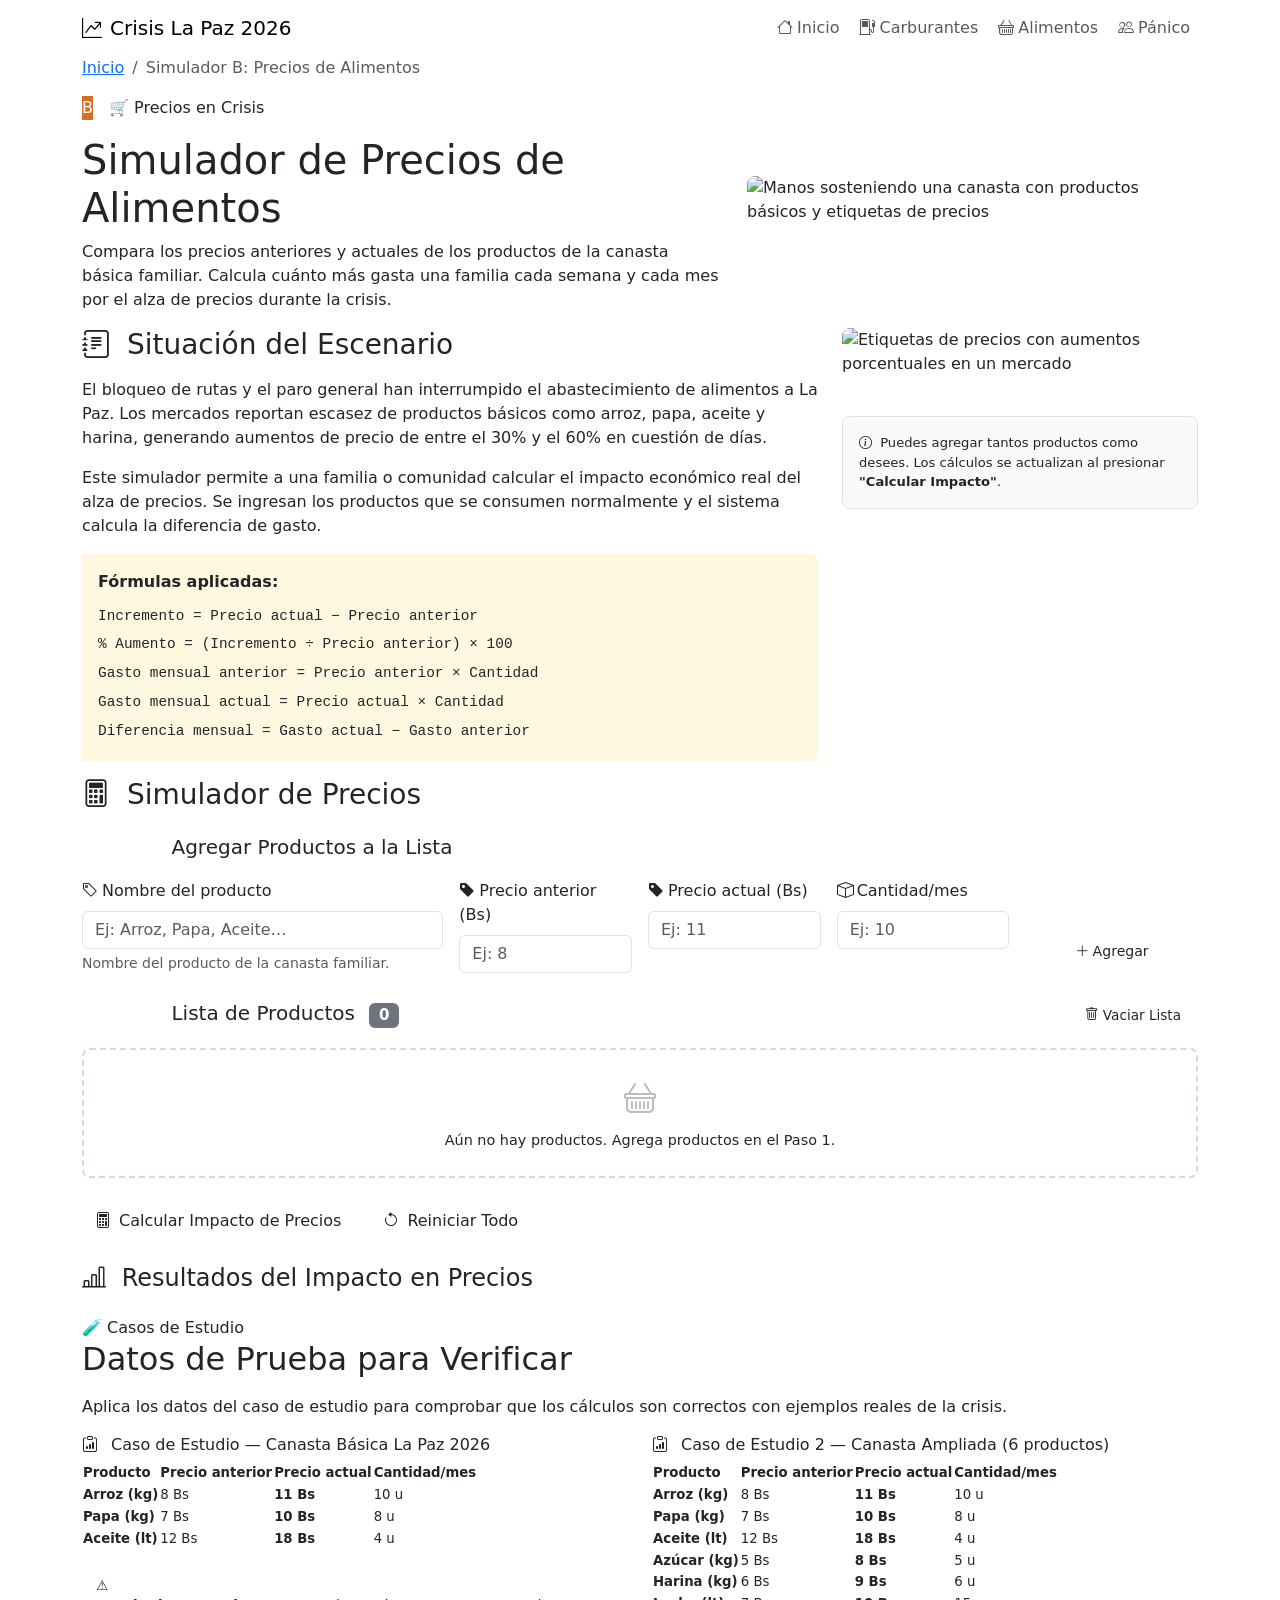
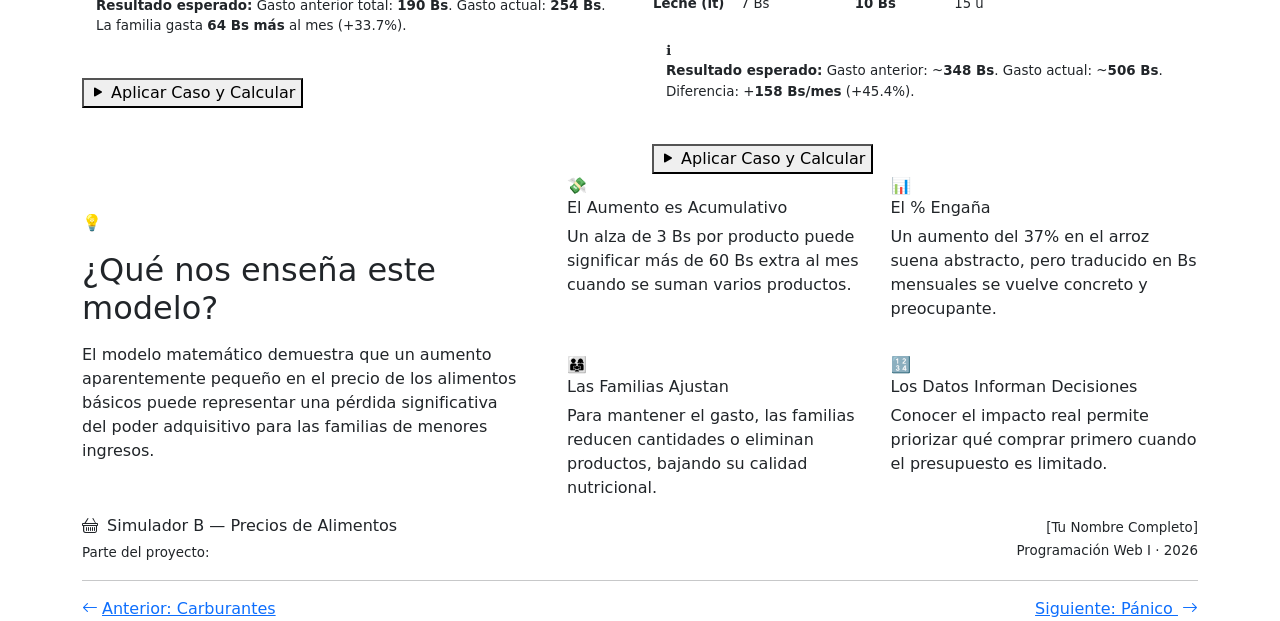
==== alimentos.html @ 5c9698a2 "Add files via upload" ====
<!DOCTYPE html>
<html lang="es">
<head>
  <meta charset="UTF-8" />
  <meta name="viewport" content="width=device-width, initial-scale=1.0" />
  <title>Simulador de Precios de Alimentos | Crisis La Paz 2026</title>
  <meta name="description" content="Calcula cuánto más gasta una familia boliviana debido al aumento de precios durante la crisis de 2026." />

  <!-- Google Fonts -->
  <link href="https://fonts.googleapis.com/css2?family=Playfair+Display:wght@400;600;700&family=Source+Sans+3:ital,wght@0,300;0,400;0,600;0,700;1,400&display=swap" rel="stylesheet" />
  <!-- Bootstrap 5.3 -->
  <link href="https://cdn.jsdelivr.net/npm/bootstrap@5.3.3/dist/css/bootstrap.min.css" rel="stylesheet" />
  <!-- Bootstrap Icons -->
  <link href="https://cdn.jsdelivr.net/npm/bootstrap-icons@1.11.3/font/bootstrap-icons.min.css" rel="stylesheet" />
  <!-- CSS personalizado -->
  <link rel="stylesheet" href="styles/estilos.css" />
</head>
<body>

  <!-- ===== BARRA DE BANDERA ===== -->
  <div class="flag-stripe"></div>

  <!-- ===== NAVEGACIÓN ===== -->
  <header>
    <nav class="navbar navbar-expand-lg navbar-crisis">
      <div class="container">
        <a class="navbar-brand" href="index.html">
          <i class="bi bi-graph-up-arrow me-2"></i>Crisis <span>La Paz</span> 2026
        </a>
        <button class="navbar-toggler" type="button"
          data-bs-toggle="collapse" data-bs-target="#navAlim"
          aria-controls="navAlim" aria-expanded="false" aria-label="Menú">
          <span class="navbar-toggler-icon"></span>
        </button>
        <div class="collapse navbar-collapse" id="navAlim">
          <ul class="navbar-nav ms-auto gap-1">
            <li class="nav-item"><a class="nav-link" href="index.html"><i class="bi bi-house me-1"></i>Inicio</a></li>
            <li class="nav-item"><a class="nav-link" href="carburantes.html"><i class="bi bi-fuel-pump me-1"></i>Carburantes</a></li>
            <li class="nav-item"><a class="nav-link activo" href="alimentos.html"><i class="bi bi-basket me-1"></i>Alimentos</a></li>
            <li class="nav-item"><a class="nav-link" href="panico.html"><i class="bi bi-people me-1"></i>Pánico</a></li>
          </ul>
        </div>
      </div>
    </nav>
  </header>

  <!-- ===== BREADCRUMB ===== -->
  <div class="breadcrumb-barra">
    <div class="container">
      <nav aria-label="breadcrumb">
        <ol class="breadcrumb">
          <li class="breadcrumb-item"><a href="index.html">Inicio</a></li>
          <li class="breadcrumb-item active">Simulador B: Precios de Alimentos</li>
        </ol>
      </nav>
    </div>
  </div>

  <main>

    <!-- ===== HERO DE PÁGINA ===== -->
    <section class="hero-pagina">
      <div class="container">
        <div class="row align-items-center g-4">
          <div class="col-lg-7">
            <div class="d-flex align-items-center gap-3 mb-3">
              <div class="escenario-letra" style="background:rgba(211,84,0,0.85); color:white;">B</div>
              <div class="badge-alerta" style="background:var(--color-advertencia);">🛒 Precios en Crisis</div>
            </div>
            <h1>Simulador de Precios de Alimentos</h1>
            <p class="subtitulo-pagina mt-2">
              Compara los precios anteriores y actuales de los productos de la canasta básica
              familiar. Calcula cuánto más gasta una familia cada semana y cada mes
              por el alza de precios durante la crisis.
            </p>
          </div>
          <div class="col-lg-5">
            <img src="img/mercado.jpg" alt="Manos sosteniendo una canasta con productos básicos y etiquetas de precios" class="img-fluid rounded-3 mb-4" />
            </div>
          </div>
        </div>
      </div>
    </section>

    <!-- ===== CONTEXTO ===== -->
    <section id="contexto" class="seccion-py-sm bg-blanco">
      <div class="container">
        <div class="row g-4 align-items-start">
          <div class="col-lg-8">
            <h3 class="mb-3">
              <i class="bi bi-journal-text me-2" style="color:var(--color-advertencia);"></i>
              Situación del Escenario
            </h3>
            <p>
              El bloqueo de rutas y el paro general han interrumpido el abastecimiento de
              alimentos a La Paz. Los mercados reportan escasez de productos básicos como
              arroz, papa, aceite y harina, generando aumentos de precio de entre el 30%
              y el 60% en cuestión de días.
            </p>
            <p>
              Este simulador permite a una familia o comunidad calcular el impacto
              económico real del alza de precios. Se ingresan los productos que se
              consumen normalmente y el sistema calcula la diferencia de gasto.
            </p>
            <div class="p-3 mb-3" style="background:#fff8e1; border-left:4px solid var(--color-advertencia); border-radius:0 8px 8px 0;">
              <strong>Fórmulas aplicadas:</strong>
              <div class="mt-2" style="font-family:monospace; font-size:0.9rem; line-height:2;">
                <div>Incremento = Precio actual − Precio anterior</div>
                <div>% Aumento = (Incremento ÷ Precio anterior) × 100</div>
                <div>Gasto mensual anterior = Precio anterior × Cantidad</div>
                <div>Gasto mensual actual = Precio actual × Cantidad</div>
                <div>Diferencia mensual = Gasto actual − Gasto anterior</div>
              </div>
            </div>
          </div>
          <div class="col-lg-4">
            <img src="img/mercado2.jpg" alt="Etiquetas de precios con aumentos porcentuales en un mercado" class="img-fluid rounded-3 mb-4" />
            <div class="mt-3 p-3 bg-light border rounded-3">
              <p style="font-size:0.82rem; margin:0; color:var(--color-muted);">
                <i class="bi bi-info-circle me-1"></i>
                Puedes agregar tantos productos como desees.
                Los cálculos se actualizan al presionar <strong>"Calcular Impacto"</strong>.
              </p>
            </div>
          </div>
        </div>
      </div>
    </section>

    <!-- ===== SIMULADOR ===== -->
    <section id="simulador" class="seccion-py-sm bg-claro">
      <div class="container">
        <h3 class="mb-4">
          <i class="bi bi-calculator me-2" style="color:var(--color-primario);"></i>
          Simulador de Precios
        </h3>

        <!-- Alertas de validación -->
        <div id="alerta-alim-container" class="mb-3"></div>

        <!-- PASO 1: Agregar productos -->
        <div class="caja-simulador mb-4">
          <h5 class="mb-3" style="color:var(--color-primario);">
            <span class="badge" style="background:var(--color-advertencia); margin-right:8px;">Paso 1</span>
            Agregar Productos a la Lista
          </h5>

          <div class="row g-3">
            <div class="col-md-4">
              <label class="form-label" for="nombreProducto">
                <i class="bi bi-tag me-1"></i>Nombre del producto
              </label>
              <input type="text" class="form-control" id="nombreProducto"
                placeholder="Ej: Arroz, Papa, Aceite…" maxlength="50" />
              <div class="form-text">Nombre del producto de la canasta familiar.</div>
            </div>
            <div class="col-md-2">
              <label class="form-label" for="precioAnterior">
                <i class="bi bi-tag-fill me-1"></i>Precio anterior (Bs)
              </label>
              <input type="number" class="form-control" id="precioAnterior"
                min="0" step="0.01" placeholder="Ej: 8" />
            </div>
            <div class="col-md-2">
              <label class="form-label" for="precioActual">
                <i class="bi bi-tag-fill me-1" style="color:var(--color-peligro);"></i>Precio actual (Bs)
              </label>
              <input type="number" class="form-control" id="precioActual"
                min="0" step="0.01" placeholder="Ej: 11" />
            </div>
            <div class="col-md-2">
              <label class="form-label" for="cantidadMensual">
                <i class="bi bi-box me-1"></i>Cantidad/mes
              </label>
              <input type="number" class="form-control" id="cantidadMensual"
                min="1" step="1" placeholder="Ej: 10" />
            </div>
            <div class="col-md-2 d-flex align-items-end">
              <button class="btn btn-calcular w-100" onclick="agregarProducto()"
                style="padding:10px; font-size:0.88rem;">
                <i class="bi bi-plus-lg me-1"></i>Agregar
              </button>
            </div>
          </div>
        </div>

        <!-- PASO 2: Lista de productos -->
        <div class="caja-simulador mb-4">
          <div class="d-flex justify-content-between align-items-center mb-3 flex-wrap gap-2">
            <h5 class="mb-0" style="color:var(--color-primario);">
              <span class="badge" style="background:var(--color-primario); margin-right:8px;">Paso 2</span>
              Lista de Productos
              <span id="contador-productos" class="badge bg-secondary ms-2">0</span>
            </h5>
            <button class="btn btn-limpiar" style="padding:6px 16px; font-size:0.85rem;"
              onclick="limpiarListaProductos()">
              <i class="bi bi-trash me-1"></i>Vaciar Lista
            </button>
          </div>

          <!-- Lista dinámica de productos (renderizada por JS) -->
          <div id="lista-productos">
            <div class="text-center py-4" style="color:var(--color-muted); border:2px dashed #d0d9e8; border-radius:8px;">
              <i class="bi bi-basket" style="font-size:2rem; opacity:0.3;"></i>
              <p class="mt-2 mb-0" style="font-size:0.9rem;">
                Aún no hay productos. Agrega productos en el Paso 1.
              </p>
            </div>
          </div>
        </div>

        <!-- PASO 3: Calcular -->
        <div class="d-flex gap-3 flex-wrap mb-4">
          <button class="btn btn-calcular" onclick="calcularAlimentos()">
            <i class="bi bi-calculator me-2"></i>Calcular Impacto de Precios
          </button>
          <button class="btn btn-limpiar" onclick="limpiarTodoAlimentos()">
            <i class="bi bi-arrow-counterclockwise me-2"></i>Reiniciar Todo
          </button>
        </div>

        <!-- ===== RESULTADOS (ocultos inicialmente) ===== -->
        <div id="resultados-alimentos" class="caja-resultados">
          <h4 class="mb-4">
            <i class="bi bi-bar-chart-line me-2" style="color:var(--color-primario);"></i>
            Resultados del Impacto en Precios
          </h4>
          <div id="contenido-resultados-alimentos">
            <!-- Generado por alimentos.js -->
          </div>
        </div>

      </div>
    </section>

    <!-- ===== CASOS DE ESTUDIO ===== -->
    <section id="casos-estudio" class="seccion-py-sm bg-blanco">
      <div class="container">
        <div class="encabezado-seccion">
          <span class="etiqueta-seccion">🧪 Casos de Estudio</span>
          <h2>Datos de Prueba para Verificar</h2>
          <div class="divider advertencia"></div>
          <p class="mt-3">
            Aplica los datos del caso de estudio para comprobar que los cálculos
            son correctos con ejemplos reales de la crisis.
          </p>
        </div>

        <div class="seccion-casos">
          <div class="row g-4">
            <!-- Caso oficial del documento -->
            <div class="col-lg-6">
              <div class="tarjeta-caso">
                <h6>
                  <i class="bi bi-clipboard-data me-2"></i>
                  Caso de Estudio — Canasta Básica La Paz 2026
                </h6>
                <div class="table-responsive mb-3">
                  <table class="tabla-resultado" style="font-size:0.83rem;">
                    <thead>
                      <tr>
                        <th>Producto</th>
                        <th>Precio anterior</th>
                        <th>Precio actual</th>
                        <th>Cantidad/mes</th>
                      </tr>
                    </thead>
                    <tbody>
                      <tr>
                        <td><strong>Arroz (kg)</strong></td>
                        <td>8 Bs</td>
                        <td style="color:var(--color-peligro); font-weight:700;">11 Bs</td>
                        <td>10 u</td>
                      </tr>
                      <tr>
                        <td><strong>Papa (kg)</strong></td>
                        <td>7 Bs</td>
                        <td style="color:var(--color-peligro); font-weight:700;">10 Bs</td>
                        <td>8 u</td>
                      </tr>
                      <tr>
                        <td><strong>Aceite (lt)</strong></td>
                        <td>12 Bs</td>
                        <td style="color:var(--color-peligro); font-weight:700;">18 Bs</td>
                        <td>4 u</td>
                      </tr>
                    </tbody>
                  </table>
                </div>
                <div class="alerta-resultado advertencia mb-3" style="padding:10px 14px; font-size:0.84rem;">
                  <div class="icono-alerta">⚠️</div>
                  <div class="texto-alerta">
                    <p>
                      <strong>Resultado esperado:</strong> Gasto anterior total: <strong>190 Bs</strong>.
                      Gasto actual: <strong>254 Bs</strong>. La familia gasta
                      <strong>64 Bs más</strong> al mes (+33.7%).
                    </p>
                  </div>
                </div>
                <button class="btn-caso" onclick="aplicarCasoAlimentos1()">
                  <i class="bi bi-play-fill"></i> Aplicar Caso y Calcular
                </button>
              </div>
            </div>

            <!-- Caso 2 - ampliado -->
            <div class="col-lg-6">
              <div class="tarjeta-caso">
                <h6>
                  <i class="bi bi-clipboard-data me-2"></i>
                  Caso de Estudio 2 — Canasta Ampliada (6 productos)
                </h6>
                <div class="table-responsive mb-3">
                  <table class="tabla-resultado" style="font-size:0.83rem;">
                    <thead>
                      <tr>
                        <th>Producto</th>
                        <th>Precio anterior</th>
                        <th>Precio actual</th>
                        <th>Cantidad/mes</th>
                      </tr>
                    </thead>
                    <tbody>
                      <tr>
                        <td><strong>Arroz (kg)</strong></td>
                        <td>8 Bs</td>
                        <td style="color:var(--color-peligro); font-weight:700;">11 Bs</td>
                        <td>10 u</td>
                      </tr>
                      <tr>
                        <td><strong>Papa (kg)</strong></td>
                        <td>7 Bs</td>
                        <td style="color:var(--color-peligro); font-weight:700;">10 Bs</td>
                        <td>8 u</td>
                      </tr>
                      <tr>
                        <td><strong>Aceite (lt)</strong></td>
                        <td>12 Bs</td>
                        <td style="color:var(--color-peligro); font-weight:700;">18 Bs</td>
                        <td>4 u</td>
                      </tr>
                      <tr>
                        <td><strong>Azúcar (kg)</strong></td>
                        <td>5 Bs</td>
                        <td style="color:var(--color-peligro); font-weight:700;">8 Bs</td>
                        <td>5 u</td>
                      </tr>
                      <tr>
                        <td><strong>Harina (kg)</strong></td>
                        <td>6 Bs</td>
                        <td style="color:var(--color-peligro); font-weight:700;">9 Bs</td>
                        <td>6 u</td>
                      </tr>
                      <tr>
                        <td><strong>Leche (lt)</strong></td>
                        <td>7 Bs</td>
                        <td style="color:var(--color-peligro); font-weight:700;">10 Bs</td>
                        <td>15 u</td>
                      </tr>
                    </tbody>
                  </table>
                </div>
                <div class="alerta-resultado info mb-3" style="padding:10px 14px; font-size:0.84rem;">
                  <div class="icono-alerta">ℹ️</div>
                  <div class="texto-alerta">
                    <p>
                      <strong>Resultado esperado:</strong> Gasto anterior: ~<strong>348 Bs</strong>.
                      Gasto actual: ~<strong>506 Bs</strong>.
                      Diferencia: +<strong>158 Bs/mes</strong> (+45.4%).
                    </p>
                  </div>
                </div>
                <button class="btn-caso" onclick="aplicarCasoAlimentos2()">
                  <i class="bi bi-play-fill"></i> Aplicar Caso y Calcular
                </button>
              </div>
            </div>
          </div>
        </div>
      </div>
    </section>

    <!-- ===== CONCLUSIONES ===== -->
    <section id="conclusiones" class="seccion-conclusiones">
      <div class="container">
        <div class="row g-5 align-items-center">
          <div class="col-lg-5">
            <span class="etiqueta-seccion" style="background:rgba(255,255,255,0.15); color:white;">
              💡 Conclusiones
            </span>
            <h2 class="mt-3 mb-3">¿Qué nos enseña este modelo?</h2>
            <p>
              El modelo matemático demuestra que un aumento aparentemente pequeño en
              el precio de los alimentos básicos puede representar una pérdida significativa
              del poder adquisitivo para las familias de menores ingresos.
            </p>
          </div>
          <div class="col-lg-7">
            <div class="row g-3">
              <div class="col-sm-6">
                <div class="item-conclusion">
                  <div class="icono-conclusion">💸</div>
                  <h6>El Aumento es Acumulativo</h6>
                  <p>Un alza de 3 Bs por producto puede significar más de 60 Bs extra al mes cuando se suman varios productos.</p>
                </div>
              </div>
              <div class="col-sm-6">
                <div class="item-conclusion">
                  <div class="icono-conclusion">📊</div>
                  <h6>El % Engaña</h6>
                  <p>Un aumento del 37% en el arroz suena abstracto, pero traducido en Bs mensuales se vuelve concreto y preocupante.</p>
                </div>
              </div>
              <div class="col-sm-6">
                <div class="item-conclusion">
                  <div class="icono-conclusion">👨‍👩‍👧</div>
                  <h6>Las Familias Ajustan</h6>
                  <p>Para mantener el gasto, las familias reducen cantidades o eliminan productos, bajando su calidad nutricional.</p>
                </div>
              </div>
              <div class="col-sm-6">
                <div class="item-conclusion">
                  <div class="icono-conclusion">🔢</div>
                  <h6>Los Datos Informan Decisiones</h6>
                  <p>Conocer el impacto real permite priorizar qué comprar primero cuando el presupuesto es limitado.</p>
                </div>
              </div>
            </div>
          </div>
        </div>
      </div>
    </section>

  </main>

  <!-- ===== PIE DE PÁGINA ===== -->
  <footer class="pie-pagina">
    <div class="container">
      <div class="row g-3 align-items-center">
        <div class="col-md-6">
          <h6><i class="bi bi-basket me-1"></i> Simulador B — Precios de Alimentos</h6>
          <p style="margin:0; font-size:0.84rem;">
            Parte del proyecto: <strong style="color:rgba(255,255,255,0.9);">Simulador de Crisis La Paz 2026</strong>
          </p>
        </div>
        <div class="col-md-6 text-md-end">
          <p style="margin:0; font-size:0.84rem; line-height:1.7;">
            <strong style="color:rgba(255,255,255,0.9);">Estudiante:</strong> [Tu Nombre Completo]<br>
            <strong style="color:rgba(255,255,255,0.9);">Materia:</strong> Programación Web I · 2026
          </p>
        </div>
      </div>
      <hr class="separador-footer" />
      <div class="d-flex justify-content-between align-items-center flex-wrap gap-2">
        <a href="carburantes.html"><i class="bi bi-arrow-left me-1"></i>Anterior: Carburantes</a>
        <a href="panico.html">Siguiente: Pánico <i class="bi bi-arrow-right ms-1"></i></a>
      </div>
    </div>
  </footer>

  <!-- Bootstrap JS -->
  <script src="https://cdn.jsdelivr.net/npm/bootstrap@5.3.3/dist/js/bootstrap.bundle.min.js"></script>
  <!-- JS de Alimentos (externo) -->
  <script src="js/alimentos.js"></script>
</body>
</html>
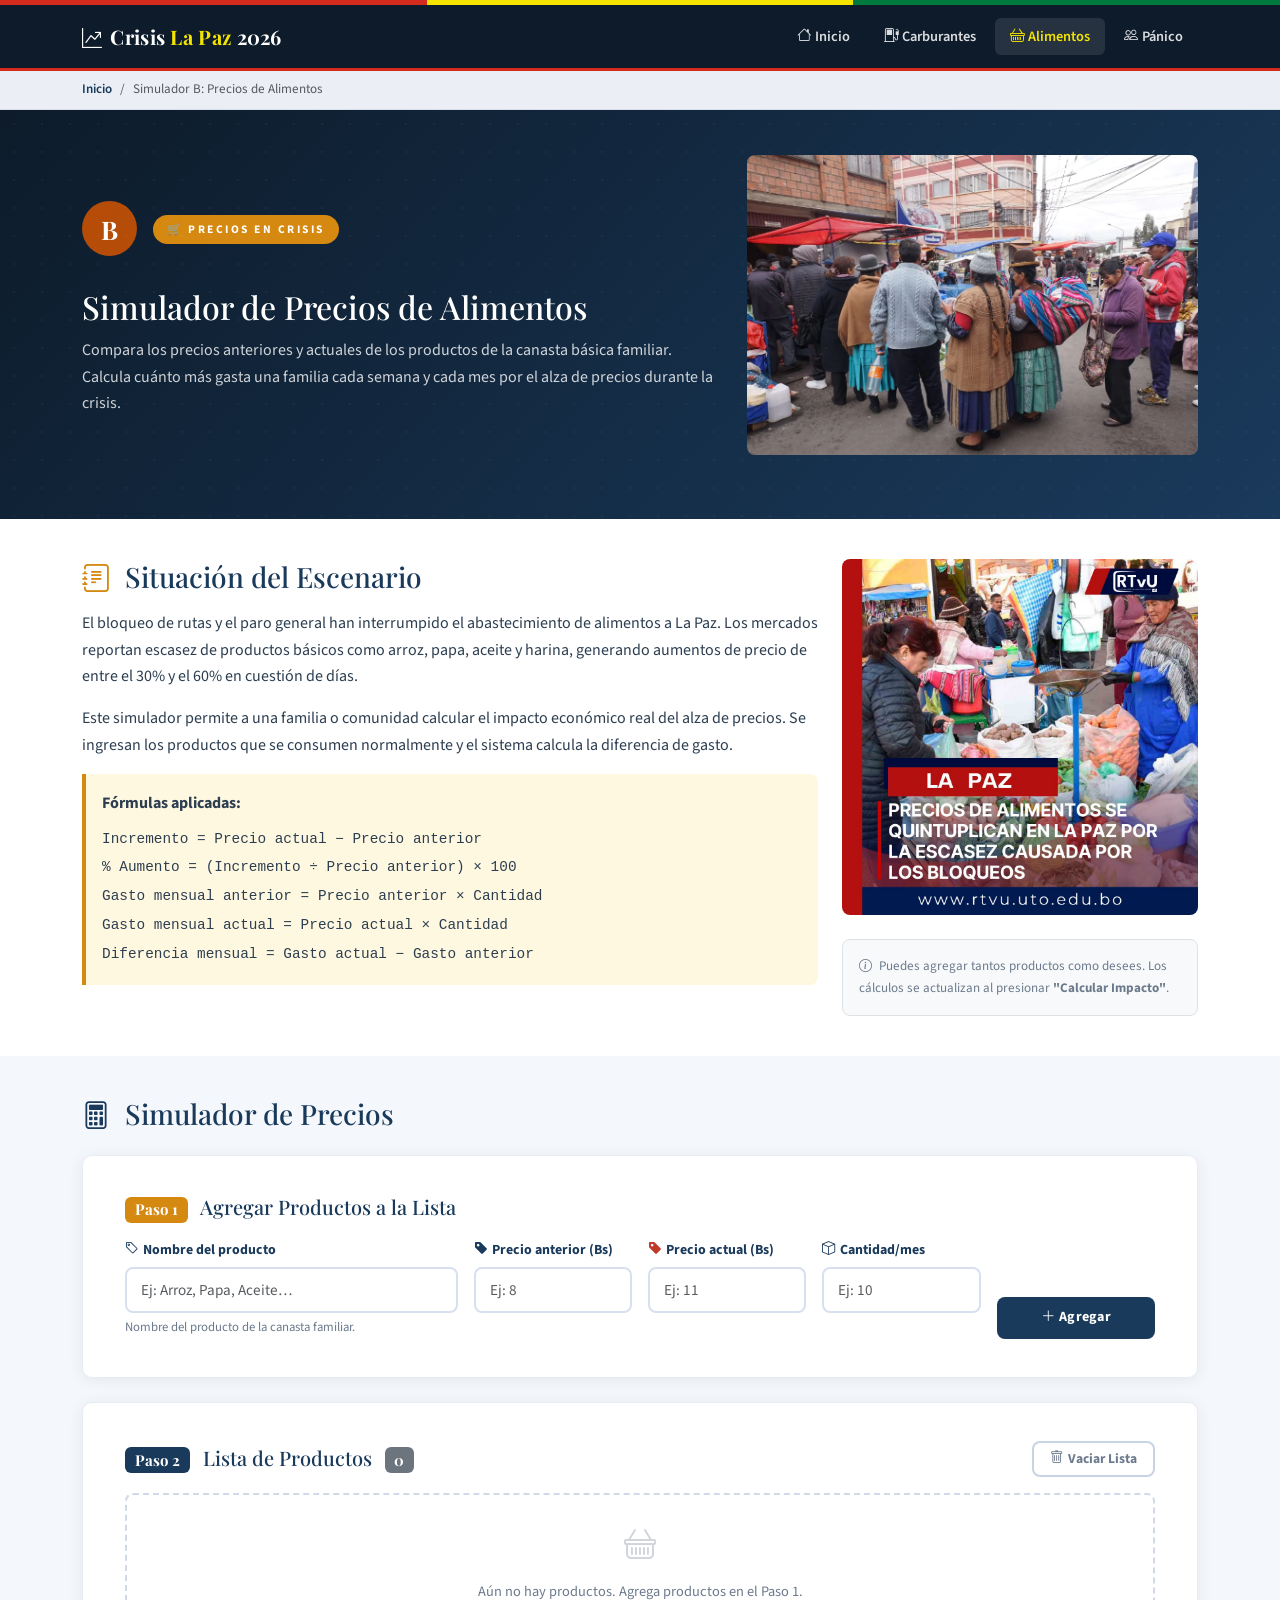
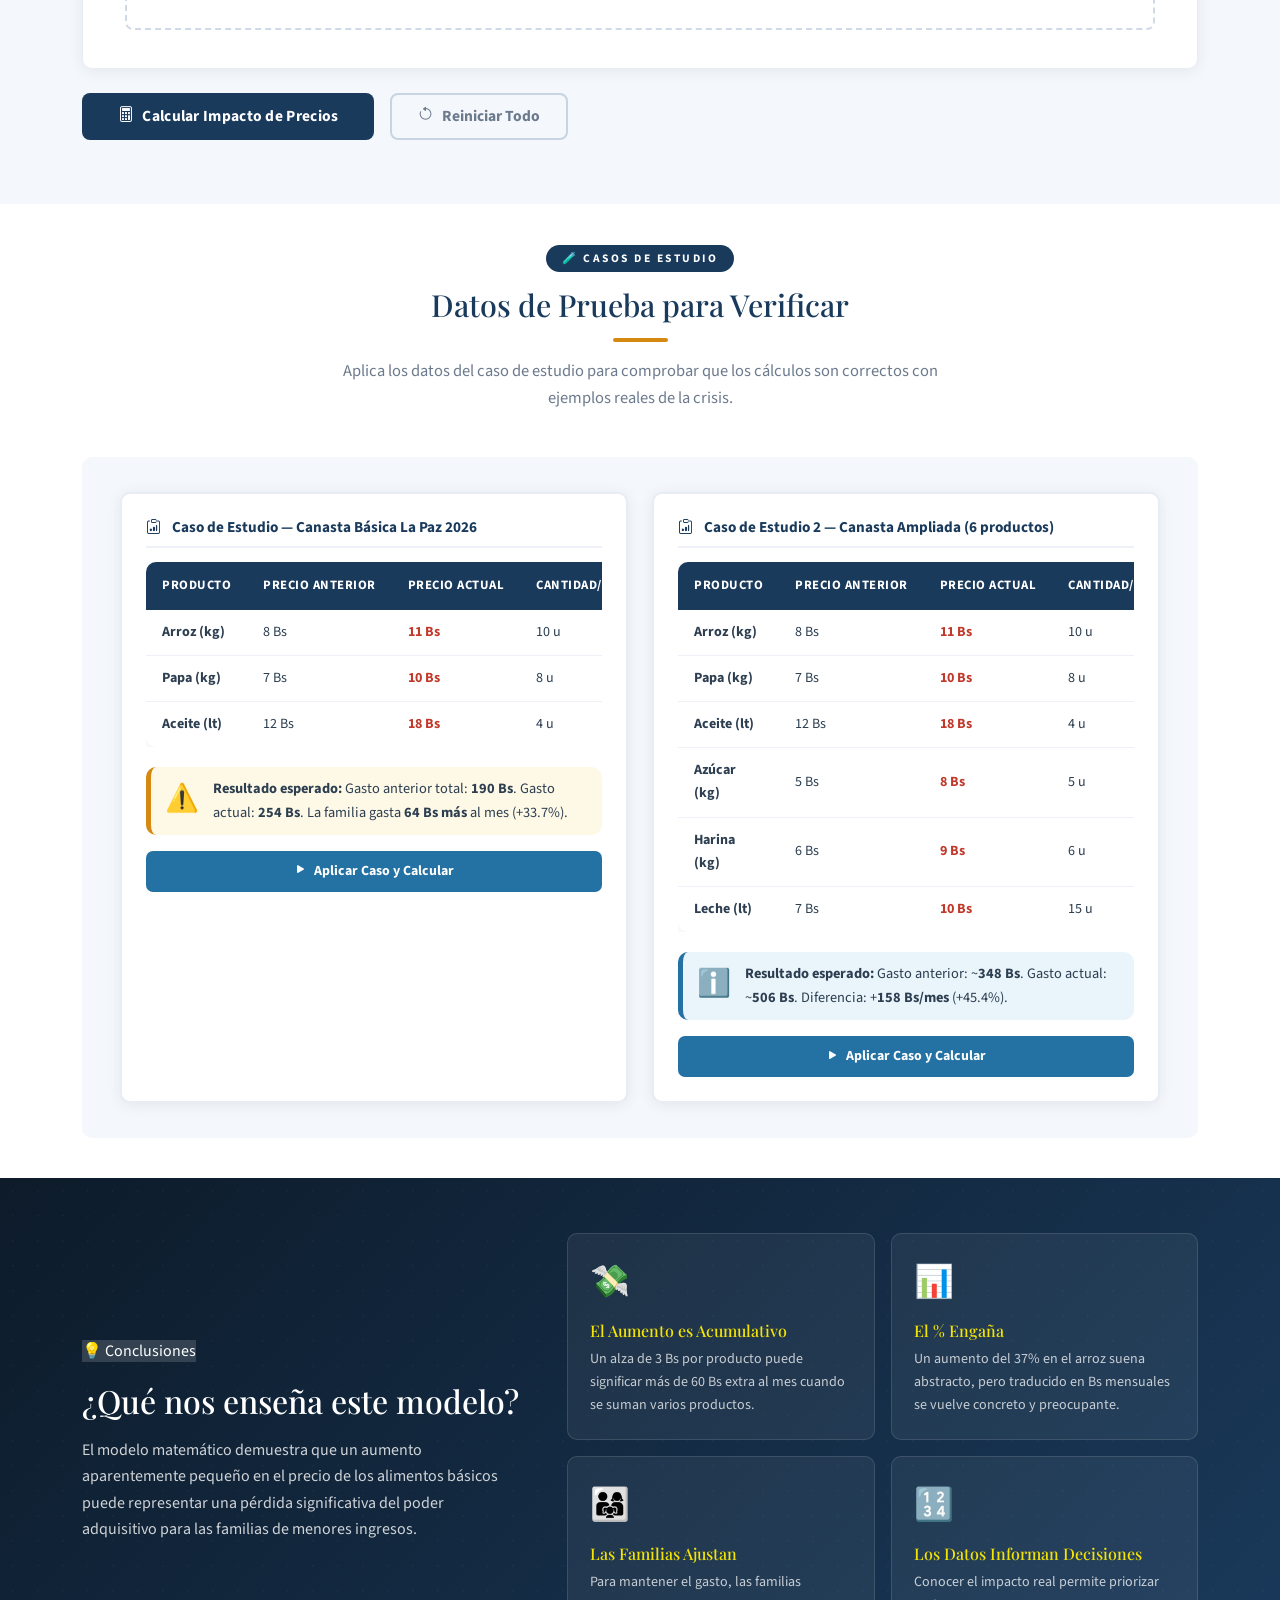
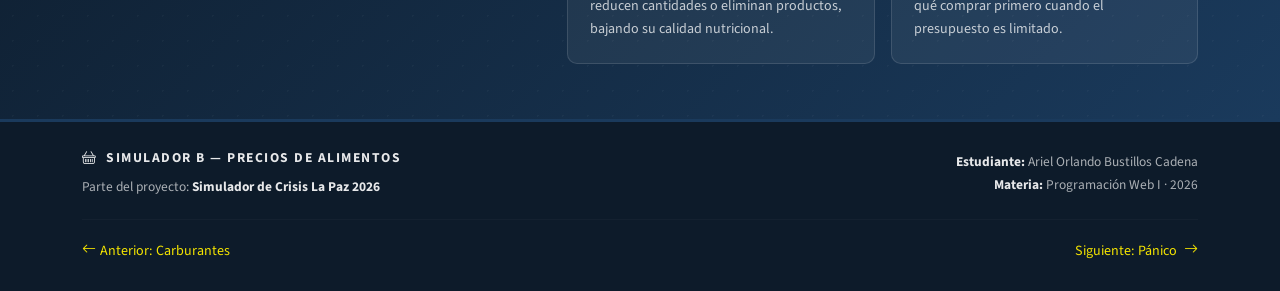
==== commit ce532d99: "Add files via upload" ====
--- a/alimentos.html
+++ b/alimentos.html
@@ -17,10 +17,7 @@
 </head>
 <body>
 
-  <!-- ===== BARRA DE BANDERA ===== -->
   <div class="flag-stripe"></div>
-
-  <!-- ===== NAVEGACIÓN ===== -->
   <header>
     <nav class="navbar navbar-expand-lg navbar-crisis">
       <div class="container">
@@ -44,7 +41,6 @@
     </nav>
   </header>
 
-  <!-- ===== BREADCRUMB ===== -->
   <div class="breadcrumb-barra">
     <div class="container">
       <nav aria-label="breadcrumb">
@@ -58,7 +54,6 @@
 
   <main>
 
-    <!-- ===== HERO DE PÁGINA ===== -->
     <section class="hero-pagina">
       <div class="container">
         <div class="row align-items-center g-4">
@@ -82,7 +77,6 @@
       </div>
     </section>
 
-    <!-- ===== CONTEXTO ===== -->
     <section id="contexto" class="seccion-py-sm bg-blanco">
       <div class="container">
         <div class="row g-4 align-items-start">
@@ -127,7 +121,6 @@
       </div>
     </section>
 
-    <!-- ===== SIMULADOR ===== -->
     <section id="simulador" class="seccion-py-sm bg-claro">
       <div class="container">
         <h3 class="mb-4">
@@ -219,7 +212,6 @@
           </button>
         </div>
 
-        <!-- ===== RESULTADOS (ocultos inicialmente) ===== -->
         <div id="resultados-alimentos" class="caja-resultados">
           <h4 class="mb-4">
             <i class="bi bi-bar-chart-line me-2" style="color:var(--color-primario);"></i>
@@ -233,7 +225,6 @@
       </div>
     </section>
 
-    <!-- ===== CASOS DE ESTUDIO ===== -->
     <section id="casos-estudio" class="seccion-py-sm bg-blanco">
       <div class="container">
         <div class="encabezado-seccion">
@@ -380,7 +371,6 @@
       </div>
     </section>
 
-    <!-- ===== CONCLUSIONES ===== -->
     <section id="conclusiones" class="seccion-conclusiones">
       <div class="container">
         <div class="row g-5 align-items-center">
@@ -433,7 +423,6 @@
 
   </main>
 
-  <!-- ===== PIE DE PÁGINA ===== -->
   <footer class="pie-pagina">
     <div class="container">
       <div class="row g-3 align-items-center">
@@ -445,7 +434,7 @@
         </div>
         <div class="col-md-6 text-md-end">
           <p style="margin:0; font-size:0.84rem; line-height:1.7;">
-            <strong style="color:rgba(255,255,255,0.9);">Estudiante:</strong> [Tu Nombre Completo]<br>
+            <strong style="color:rgba(255,255,255,0.9);">Estudiante:</strong> Ariel Orlando Bustillos Cadena<br>
             <strong style="color:rgba(255,255,255,0.9);">Materia:</strong> Programación Web I · 2026
           </p>
         </div>
--- a/styles/estilos.css
+++ b/styles/estilos.css
@@ -0,0 +1,897 @@
+/* ============================================================
+   SIMULADOR DE CRISIS BOLIVIANA — ESTILOS.CSS
+   Programación Web I | 2026
+   Escenarios: Carburantes · Alimentos · Pánico por Escasez
+   ============================================================ */
+
+/* === GOOGLE FONTS (importadas aquí para centralizar) === */
+@import url('https://fonts.googleapis.com/css2?family=Playfair+Display:wght@400;600;700&family=Source+Sans+3:ital,wght@0,300;0,400;0,600;0,700;1,400&display=swap');
+
+/* =========================================================
+   1. VARIABLES CSS (Design Tokens)
+   ========================================================= */
+:root {
+  /* Paleta principal */
+  --color-primario:    #1a3a5c;   /* Azul oscuro — barras, nav */
+  --color-peligro:     #c0392b;   /* Rojo — nivel crítico      */
+  --color-advertencia: #d68910;   /* Ámbar — advertencia       */
+  --color-normal:      #1a7c4f;   /* Verde — situación OK      */
+  --color-info:        #2471a3;   /* Azul — información        */
+
+  /* Colores de la bandera boliviana (acentos) */
+  --bolivia-rojo:      #D52B1E;
+  --bolivia-amarillo:  #F4E400;
+  --bolivia-verde:     #007A3D;
+
+  /* Fondos y neutros */
+  --bg-oscuro:   #0d1b2a;
+  --bg-claro:    #f4f7fb;
+  --bg-blanco:   #ffffff;
+  --color-texto: #2c3e50;
+  --color-muted: #6c7a8d;
+
+  /* Tipografía */
+  --font-titulo: 'Playfair Display', Georgia, serif;
+  --font-cuerpo: 'Source Sans 3', 'Segoe UI', sans-serif;
+
+  /* Utilidades */
+  --radio-borde: 10px;
+  --sombra-suave: 0 2px 15px rgba(0, 0, 0, 0.07);
+  --sombra-media: 0 6px 28px rgba(0, 0, 0, 0.13);
+  --transicion:   all 0.3s ease;
+}
+
+/* =========================================================
+   2. RESET Y BASE
+   ========================================================= */
+*, *::before, *::after { box-sizing: border-box; margin: 0; padding: 0; }
+
+body {
+  font-family: var(--font-cuerpo);
+  font-size: 16px;
+  color: var(--color-texto);
+  background-color: var(--bg-claro);
+  line-height: 1.65;
+  scroll-behavior: smooth;
+}
+
+h1, h2, h3, h4, h5 {
+  font-family: var(--font-titulo);
+  color: var(--color-primario);
+  line-height: 1.25;
+}
+
+a { color: var(--color-info); transition: var(--transicion); }
+a:hover { color: var(--color-primario); }
+img { max-width: 100%; height: auto; display: block; }
+
+/* =========================================================
+   3. BARRA DE BANDERA BOLIVIANA
+   ========================================================= */
+.flag-stripe {
+  height: 5px;
+  background: linear-gradient(
+    90deg,
+    var(--bolivia-rojo)     0%   33.33%,
+    var(--bolivia-amarillo) 33.33% 66.66%,
+    var(--bolivia-verde)    66.66% 100%
+  );
+}
+
+/* =========================================================
+   4. NAVEGACIÓN
+   ========================================================= */
+.navbar-crisis {
+  background: var(--bg-oscuro) !important;
+  border-bottom: 3px solid var(--bolivia-rojo);
+  padding: 10px 0;
+}
+
+.navbar-crisis .navbar-brand {
+  font-family: var(--font-titulo);
+  font-size: 1.25rem;
+  font-weight: 700;
+  color: #ffffff !important;
+  letter-spacing: 0.3px;
+}
+
+.navbar-crisis .navbar-brand span {
+  color: var(--bolivia-amarillo);
+}
+
+.navbar-crisis .nav-link {
+  color: rgba(255, 255, 255, 0.85) !important;
+  font-size: 0.9rem;
+  font-weight: 600;
+  padding: 7px 15px !important;
+  border-radius: 6px;
+  transition: var(--transicion);
+}
+
+.navbar-crisis .nav-link:hover,
+.navbar-crisis .nav-link.activo {
+  color: var(--bolivia-amarillo) !important;
+  background: rgba(255, 255, 255, 0.1);
+}
+
+.navbar-toggler { border-color: rgba(255,255,255,0.4); }
+.navbar-toggler-icon {
+  background-image: url("data:image/svg+xml,%3csvg xmlns='http://www.w3.org/2000/svg' viewBox='0 0 30 30'%3e%3cpath stroke='rgba%28255, 255, 255, 0.75%29' stroke-linecap='round' stroke-miterlimit='10' stroke-width='2' d='M4 7h22M4 15h22M4 23h22'/%3e%3c/svg%3e");
+}
+
+/* =========================================================
+   5. BREADCRUMB
+   ========================================================= */
+.breadcrumb-barra {
+  background: #ebeff5;
+  border-bottom: 1px solid #d9dfea;
+  padding: 8px 0;
+}
+
+.breadcrumb-barra .breadcrumb {
+  margin: 0;
+  font-size: 0.82rem;
+}
+
+.breadcrumb-barra .breadcrumb-item a {
+  color: var(--color-primario);
+  text-decoration: none;
+  font-weight: 600;
+}
+
+/* =========================================================
+   6. HERO SECTION (Inicio e índice)
+   ========================================================= */
+.hero-section {
+  background: linear-gradient(135deg, var(--bg-oscuro) 0%, #1a3a5c 100%);
+  color: white;
+  padding: 70px 0 55px;
+  position: relative;
+  overflow: hidden;
+}
+
+/* Patrón de puntos decorativos */
+.hero-section::before {
+  content: '';
+  position: absolute;
+  inset: 0;
+  background-image: radial-gradient(circle, rgba(255,255,255,0.04) 1px, transparent 1px);
+  background-size: 28px 28px;
+  pointer-events: none;
+}
+
+.badge-alerta {
+  display: inline-block;
+  background: var(--color-peligro);
+  color: white;
+  font-size: 0.72rem;
+  font-weight: 700;
+  letter-spacing: 2.5px;
+  text-transform: uppercase;
+  padding: 5px 14px;
+  border-radius: 30px;
+  margin-bottom: 14px;
+  animation: pulso-rojo 2s ease-in-out infinite;
+}
+
+@keyframes pulso-rojo {
+  0%, 100% { box-shadow: 0 0 0 0 rgba(192, 57, 43, 0.5); }
+  50%       { box-shadow: 0 0 0 12px rgba(192, 57, 43, 0); }
+}
+
+.hero-title {
+  font-family: var(--font-titulo);
+  font-size: 2.7rem;
+  font-weight: 700;
+  color: #ffffff;
+  margin-bottom: 18px;
+}
+
+.hero-subtitle {
+  font-size: 1.1rem;
+  color: rgba(255, 255, 255, 0.82);
+  max-width: 620px;
+}
+
+/* Hero de páginas interiores (más compacto) */
+.hero-pagina {
+  background: linear-gradient(135deg, var(--bg-oscuro) 0%, #1a3a5c 100%);
+  color: white;
+  padding: 45px 0 40px;
+  position: relative;
+}
+
+.hero-pagina::before {
+  content: '';
+  position: absolute;
+  inset: 0;
+  background-image: radial-gradient(circle, rgba(255,255,255,0.04) 1px, transparent 1px);
+  background-size: 28px 28px;
+  pointer-events: none;
+}
+
+.hero-pagina .escenario-letra {
+  width: 55px;
+  height: 55px;
+  border-radius: 50%;
+  display: flex;
+  align-items: center;
+  justify-content: center;
+  font-size: 1.6rem;
+  font-weight: 700;
+  font-family: var(--font-titulo);
+  margin-bottom: 15px;
+  flex-shrink: 0;
+}
+
+.hero-pagina h1 {
+  font-size: 2rem;
+  color: white;
+  margin-bottom: 10px;
+}
+
+.hero-pagina .subtitulo-pagina {
+  font-size: 1rem;
+  color: rgba(255, 255, 255, 0.8);
+  max-width: 650px;
+}
+
+/* =========================================================
+   7. PLACEHOLDERS DE IMAGEN
+   ========================================================= */
+.img-placeholder {
+  width: 100%;
+  background: linear-gradient(135deg, #dce3ed 0%, #c8d3e3 100%);
+  border: 2px dashed #99adc9;
+  border-radius: var(--radio-borde);
+  display: flex;
+  flex-direction: column;
+  align-items: center;
+  justify-content: center;
+  text-align: center;
+  padding: 30px 20px;
+  min-height: 220px;
+  color: #5d7290;
+  transition: var(--transicion);
+}
+
+.img-placeholder:hover { border-color: var(--color-primario); background: #d0d9e8; }
+
+.img-placeholder .ph-icono { font-size: 2.8rem; margin-bottom: 10px; opacity: 0.45; }
+.img-placeholder .ph-titulo {
+  font-size: 0.9rem;
+  font-weight: 700;
+  color: #3d5470;
+  margin-bottom: 5px;
+}
+.img-placeholder .ph-desc { font-size: 0.78rem; color: #6c7a8d; }
+
+.imagen-destacada {
+  margin: 0;
+  border-radius: var(--radio-borde);
+  overflow: hidden;
+  box-shadow: var(--sombra-media);
+  border: 1px solid rgba(255, 255, 255, 0.18);
+  background: #0d1b2a;
+}
+
+.imagen-destacada img {
+  width: 100%;
+  aspect-ratio: 16 / 9;
+  object-fit: cover;
+}
+
+.imagen-destacada figcaption {
+  color: rgba(255, 255, 255, 0.78);
+  font-size: 0.82rem;
+  padding: 10px 14px;
+  margin: 0;
+}
+
+/* =========================================================
+   8. ENCABEZADOS DE SECCIÓN
+   ========================================================= */
+.encabezado-seccion {
+  text-align: center;
+  margin-bottom: 45px;
+}
+
+.encabezado-seccion .etiqueta-seccion {
+  display: inline-block;
+  background: var(--color-primario);
+  color: white;
+  font-size: 0.72rem;
+  font-weight: 700;
+  letter-spacing: 2.5px;
+  text-transform: uppercase;
+  padding: 4px 16px;
+  border-radius: 30px;
+  margin-bottom: 14px;
+}
+
+.encabezado-seccion h2 { font-size: 1.9rem; margin-bottom: 14px; }
+
+.encabezado-seccion p {
+  font-size: 1.03rem;
+  color: var(--color-muted);
+  max-width: 600px;
+  margin: 0 auto;
+}
+
+/* =========================================================
+   9. TARJETAS DE ESCENARIO (index)
+   ========================================================= */
+.card-escenario {
+  border: none;
+  border-radius: var(--radio-borde);
+  box-shadow: var(--sombra-suave);
+  transition: var(--transicion);
+  overflow: hidden;
+  height: 100%;
+  text-decoration: none;
+  display: block;
+  color: inherit;
+}
+
+.card-escenario:hover {
+  transform: translateY(-6px);
+  box-shadow: var(--sombra-media);
+  color: inherit;
+  text-decoration: none;
+}
+
+.card-escenario .cabecera-card {
+  padding: 22px 24px 18px;
+}
+
+.card-escenario .cabecera-card.fuel   { background: linear-gradient(135deg, #c0392b, #e74c3c); }
+.card-escenario .cabecera-card.food   { background: linear-gradient(135deg, #d35400, #e67e22); }
+.card-escenario .cabecera-card.panico { background: linear-gradient(135deg, #1a3a5c, #2980b9); }
+
+.card-escenario .letra-escenario {
+  width: 42px;
+  height: 42px;
+  background: rgba(255,255,255,0.22);
+  color: white;
+  border-radius: 50%;
+  display: flex;
+  align-items: center;
+  justify-content: center;
+  font-weight: 700;
+  font-size: 1.1rem;
+  font-family: var(--font-titulo);
+  margin-bottom: 12px;
+}
+
+.card-escenario .cabecera-card h5 {
+  color: white;
+  font-size: 1.05rem;
+  margin: 0;
+}
+
+.card-escenario .cuerpo-card { padding: 22px 24px; background: white; }
+.card-escenario .cuerpo-card p { font-size: 0.9rem; color: var(--color-muted); margin-bottom: 15px; }
+
+.card-escenario .btn-ver {
+  display: inline-flex;
+  align-items: center;
+  gap: 6px;
+  font-size: 0.88rem;
+  font-weight: 700;
+  color: var(--color-primario);
+  text-decoration: none;
+  transition: var(--transicion);
+}
+
+.card-escenario .btn-ver:hover { gap: 10px; }
+
+/* =========================================================
+   10. CONTEXTO DE CRISIS (bloques de puntos)
+   ========================================================= */
+.bloque-crisis {
+  background: #fff8e1;
+  border-left: 5px solid var(--color-advertencia);
+  border-radius: 0 var(--radio-borde) var(--radio-borde) 0;
+  padding: 22px 28px;
+}
+
+.bloque-crisis h5 { color: var(--color-advertencia); }
+
+.punto-crisis {
+  background: white;
+  border-radius: var(--radio-borde);
+  padding: 18px 22px;
+  box-shadow: var(--sombra-suave);
+  border-left: 4px solid var(--color-peligro);
+  margin-bottom: 14px;
+  transition: var(--transicion);
+}
+
+.punto-crisis:hover { transform: translateX(5px); }
+.punto-crisis h6 { color: var(--color-peligro); font-weight: 700; margin-bottom: 5px; }
+.punto-crisis p { font-size: 0.9rem; color: var(--color-muted); margin: 0; }
+
+/* =========================================================
+   11. SECCIÓN SIMULADOR (formularios)
+   ========================================================= */
+.caja-simulador {
+  background: white;
+  border-radius: var(--radio-borde);
+  padding: 38px 42px;
+  box-shadow: var(--sombra-suave);
+  border: 1px solid #e8ecf5;
+}
+
+.form-label {
+  font-weight: 700;
+  font-size: 0.87rem;
+  color: var(--color-primario);
+  margin-bottom: 5px;
+  display: block;
+}
+
+.form-control, .form-select {
+  border: 2px solid #d8e0ef;
+  border-radius: 8px;
+  padding: 10px 14px;
+  font-size: 0.95rem;
+  font-family: var(--font-cuerpo);
+  transition: var(--transicion);
+  color: var(--color-texto);
+}
+
+.form-control:focus, .form-select:focus {
+  border-color: var(--color-primario);
+  box-shadow: 0 0 0 3px rgba(26, 58, 92, 0.15);
+  outline: none;
+}
+
+.form-control.is-invalid { border-color: var(--color-peligro); }
+.invalid-feedback { font-size: 0.8rem; color: var(--color-peligro); }
+
+.form-text { font-size: 0.8rem; color: var(--color-muted); }
+
+/* Botones principales */
+.btn-calcular {
+  background: var(--color-primario);
+  color: white !important;
+  border: none;
+  border-radius: 8px;
+  padding: 12px 36px;
+  font-size: 0.97rem;
+  font-weight: 700;
+  cursor: pointer;
+  transition: var(--transicion);
+  letter-spacing: 0.3px;
+}
+
+.btn-calcular:hover {
+  background: #0d2844;
+  transform: translateY(-2px);
+  box-shadow: 0 6px 18px rgba(26, 58, 92, 0.35);
+}
+
+.btn-limpiar {
+  background: transparent;
+  color: var(--color-muted) !important;
+  border: 2px solid #c8d4e3;
+  border-radius: 8px;
+  padding: 10px 26px;
+  font-size: 0.97rem;
+  font-weight: 700;
+  cursor: pointer;
+  transition: var(--transicion);
+}
+
+.btn-limpiar:hover {
+  background: #edf0f6;
+  color: var(--color-texto) !important;
+  border-color: #99adc9;
+}
+
+/* =========================================================
+   12. SECCIÓN DE RESULTADOS
+   ========================================================= */
+.caja-resultados {
+  background: white;
+  border-radius: var(--radio-borde);
+  padding: 35px 40px;
+  box-shadow: var(--sombra-suave);
+  border: 1px solid #e8ecf5;
+  margin-top: 28px;
+  display: none;        /* oculto por defecto, JS lo muestra */
+}
+
+.caja-resultados.visible {
+  display: block;
+  animation: aparece 0.45s ease forwards;
+}
+
+@keyframes aparece {
+  from { opacity: 0; transform: translateY(18px); }
+  to   { opacity: 1; transform: translateY(0); }
+}
+
+/* Tarjetas métricas */
+.tarjeta-metrica {
+  border-radius: var(--radio-borde);
+  padding: 22px 18px;
+  text-align: center;
+  margin-bottom: 18px;
+  border: 2px solid transparent;
+  transition: var(--transicion);
+}
+
+.tarjeta-metrica:hover { transform: translateY(-3px); }
+
+.tarjeta-metrica.normal      { background: #eafaf1; border-color: var(--color-normal); }
+.tarjeta-metrica.advertencia { background: #fef9e7; border-color: var(--color-advertencia); }
+.tarjeta-metrica.critico     { background: #fdedec; border-color: var(--color-peligro); }
+.tarjeta-metrica.info        { background: #eaf4fb; border-color: var(--color-info); }
+
+.tarjeta-metrica .valor {
+  font-family: var(--font-titulo);
+  font-size: 2.1rem;
+  font-weight: 700;
+  line-height: 1;
+  margin-bottom: 6px;
+}
+
+.tarjeta-metrica.normal      .valor { color: var(--color-normal); }
+.tarjeta-metrica.advertencia .valor { color: var(--color-advertencia); }
+.tarjeta-metrica.critico     .valor { color: var(--color-peligro); }
+.tarjeta-metrica.info        .valor { color: var(--color-info); }
+
+.tarjeta-metrica .etiqueta {
+  font-size: 0.78rem;
+  font-weight: 700;
+  text-transform: uppercase;
+  letter-spacing: 1px;
+  color: var(--color-muted);
+}
+
+/* Alertas de resultado */
+.alerta-resultado {
+  border-radius: var(--radio-borde);
+  padding: 18px 22px;
+  margin: 20px 0;
+  display: flex;
+  align-items: flex-start;
+  gap: 14px;
+}
+
+.alerta-resultado.normal      { background: #eafaf1; border-left: 5px solid var(--color-normal); }
+.alerta-resultado.advertencia { background: #fef9e7; border-left: 5px solid var(--color-advertencia); }
+.alerta-resultado.critico     { background: #fdedec; border-left: 5px solid var(--color-peligro); }
+.alerta-resultado.info        { background: #eaf4fb; border-left: 5px solid var(--color-info); }
+
+.alerta-resultado .icono-alerta { font-size: 1.7rem; flex-shrink: 0; }
+.alerta-resultado .texto-alerta .titulo { font-weight: 700; font-size: 0.95rem; margin-bottom: 4px; }
+.alerta-resultado .texto-alerta p { font-size: 0.9rem; color: var(--color-texto); margin: 0; }
+
+/* =========================================================
+   13. TABLAS DE RESULTADOS
+   ========================================================= */
+.tabla-resultado {
+  width: 100%;
+  border-collapse: collapse;
+  border-radius: var(--radio-borde);
+  overflow: hidden;
+  box-shadow: var(--sombra-suave);
+}
+
+.tabla-resultado thead th {
+  background: var(--color-primario);
+  color: white;
+  padding: 13px 16px;
+  font-size: 0.8rem;
+  font-weight: 700;
+  text-transform: uppercase;
+  letter-spacing: 0.5px;
+  white-space: nowrap;
+}
+
+.tabla-resultado tbody td {
+  padding: 11px 16px;
+  border-bottom: 1px solid #eef1f7;
+  font-size: 0.88rem;
+}
+
+.tabla-resultado tbody tr:hover { background: #f4f7fb; }
+.tabla-resultado tbody tr:last-child td { border-bottom: none; }
+
+/* Clases de estado para filas */
+.fila-normal      { background: #f0fbf6 !important; }
+.fila-advertencia { background: #fef9e7 !important; }
+.fila-critico     { background: #fdedec !important; }
+
+/* Badges de estado */
+.badge-estado {
+  display: inline-block;
+  padding: 3px 12px;
+  border-radius: 20px;
+  font-size: 0.75rem;
+  font-weight: 700;
+  text-transform: uppercase;
+  letter-spacing: 0.5px;
+}
+
+.badge-normal      { background: #d5f5e3; color: #1a7c4f; }
+.badge-advertencia { background: #fdebd0; color: #d68910; }
+.badge-critico     { background: #fadbd8; color: #c0392b; }
+
+/* =========================================================
+   14. BARRAS VISUALES (Escenario Pánico)
+   ========================================================= */
+.barra-contenedor {
+  background: #eef1f7;
+  border-radius: 8px;
+  height: 34px;
+  overflow: hidden;
+  position: relative;
+}
+
+.barra-relleno {
+  height: 100%;
+  border-radius: 8px;
+  display: flex;
+  align-items: center;
+  justify-content: flex-end;
+  padding: 0 12px;
+  font-size: 0.82rem;
+  font-weight: 700;
+  color: white;
+  transition: width 0.9s cubic-bezier(0.4, 0, 0.2, 1);
+  min-width: 40px;
+}
+
+.barra-normal  { background: linear-gradient(90deg, #27ae60, #2ecc71); }
+.barra-nueva   { background: linear-gradient(90deg, #e67e22, #f39c12); }
+.barra-stock   { background: linear-gradient(90deg, #2471a3, #3498db); }
+.barra-critica { background: linear-gradient(90deg, #c0392b, #e74c3c); }
+
+/* =========================================================
+   15. GESTIÓN DE PRODUCTOS (Escenario Alimentos)
+   ========================================================= */
+.producto-item {
+  background: #f4f7fb;
+  border: 1px solid #d8e0ef;
+  border-radius: 8px;
+  padding: 14px 18px;
+  margin-bottom: 10px;
+  display: flex;
+  align-items: center;
+  gap: 12px;
+  transition: var(--transicion);
+}
+
+.producto-item:hover { border-color: var(--color-primario); background: #edf1fb; }
+
+.producto-item .nombre-producto { font-weight: 700; color: var(--color-primario); font-size: 0.95rem; }
+.producto-item .detalle-producto { font-size: 0.82rem; color: var(--color-muted); }
+
+.btn-eliminar-producto {
+  background: none;
+  border: none;
+  color: var(--color-peligro);
+  cursor: pointer;
+  font-size: 1.1rem;
+  padding: 4px 8px;
+  border-radius: 6px;
+  margin-left: auto;
+  flex-shrink: 0;
+  transition: var(--transicion);
+}
+
+.btn-eliminar-producto:hover { background: #fadbd8; }
+
+/* =========================================================
+   16. CASOS DE ESTUDIO
+   ========================================================= */
+.seccion-casos {
+  background: #f4f7fb;
+  border-radius: var(--radio-borde);
+  padding: 35px 38px;
+}
+
+.tarjeta-caso {
+  background: white;
+  border-radius: var(--radio-borde);
+  padding: 24px;
+  box-shadow: var(--sombra-suave);
+  border: 2px solid #e8ecf5;
+  transition: var(--transicion);
+  height: 100%;
+}
+
+.tarjeta-caso:hover { border-color: var(--color-primario); }
+
+.tarjeta-caso h6 {
+  color: var(--color-primario);
+  font-weight: 700;
+  margin-bottom: 14px;
+  padding-bottom: 10px;
+  border-bottom: 2px solid #eef1f7;
+  font-size: 0.95rem;
+}
+
+.tabla-caso {
+  width: 100%;
+  font-size: 0.84rem;
+  margin-bottom: 14px;
+  border-collapse: collapse;
+}
+
+.tabla-caso td {
+  padding: 5px 0;
+  border-bottom: 1px solid #eef1f7;
+  vertical-align: top;
+}
+
+.tabla-caso td:first-child {
+  color: var(--color-muted);
+  font-weight: 600;
+  width: 60%;
+  padding-right: 10px;
+}
+
+.tabla-caso td:last-child {
+  font-weight: 700;
+  color: var(--color-primario);
+  text-align: right;
+}
+
+.btn-caso {
+  width: 100%;
+  background: var(--color-info);
+  color: white;
+  border: none;
+  border-radius: 7px;
+  padding: 9px;
+  font-size: 0.87rem;
+  font-weight: 700;
+  cursor: pointer;
+  transition: var(--transicion);
+  display: flex;
+  align-items: center;
+  justify-content: center;
+  gap: 6px;
+}
+
+.btn-caso:hover { background: #1a5c84; transform: translateY(-1px); }
+
+/* =========================================================
+   17. SECCIÓN CONCLUSIONES
+   ========================================================= */
+.seccion-conclusiones {
+  background: linear-gradient(135deg, var(--bg-oscuro) 0%, #1a3a5c 100%);
+  padding: 55px 0;
+  position: relative;
+}
+
+.seccion-conclusiones::before {
+  content: '';
+  position: absolute;
+  inset: 0;
+  background-image: radial-gradient(circle, rgba(255,255,255,0.03) 1px, transparent 1px);
+  background-size: 25px 25px;
+}
+
+.seccion-conclusiones h2 { color: white; font-family: var(--font-titulo); }
+.seccion-conclusiones p  { color: rgba(255, 255, 255, 0.8); }
+
+.item-conclusion {
+  background: rgba(255, 255, 255, 0.06);
+  border: 1px solid rgba(255, 255, 255, 0.12);
+  border-radius: var(--radio-borde);
+  padding: 22px;
+  height: 100%;
+  transition: var(--transicion);
+}
+
+.item-conclusion:hover { background: rgba(255, 255, 255, 0.1); }
+.item-conclusion .icono-conclusion { font-size: 2rem; margin-bottom: 12px; }
+.item-conclusion h6 { color: var(--bolivia-amarillo); font-family: var(--font-titulo); font-size: 1rem; margin-bottom: 8px; }
+.item-conclusion p  { color: rgba(255,255,255,0.75); font-size: 0.88rem; margin: 0; }
+
+/* =========================================================
+   18. PIE DE PÁGINA
+   ========================================================= */
+footer.pie-pagina {
+  background: var(--bg-oscuro);
+  color: rgba(255, 255, 255, 0.65);
+  padding: 28px 0;
+  font-size: 0.88rem;
+  border-top: 3px solid #1a3a5c;
+}
+
+footer.pie-pagina h6 {
+  color: rgba(255, 255, 255, 0.9);
+  font-family: var(--font-cuerpo);
+  font-weight: 700;
+  font-size: 0.85rem;
+  text-transform: uppercase;
+  letter-spacing: 1.5px;
+  margin-bottom: 10px;
+}
+
+footer.pie-pagina a { color: var(--bolivia-amarillo); text-decoration: none; }
+footer.pie-pagina a:hover { color: white; }
+
+.lista-footer { list-style: none; padding: 0; margin: 0; }
+.lista-footer li { margin-bottom: 4px; }
+
+.separador-footer {
+  border: none;
+  border-top: 1px solid rgba(255,255,255,0.1);
+  margin: 20px 0;
+}
+
+/* =========================================================
+   19. UTILIDADES GENERALES
+   ========================================================= */
+.seccion-py { padding: 60px 0; }
+.seccion-py-sm { padding: 40px 0; }
+.bg-blanco { background: white; }
+.bg-claro  { background: var(--bg-claro); }
+
+.divider {
+  height: 4px;
+  border-radius: 2px;
+  width: 55px;
+  margin: 12px auto 0;
+}
+
+.divider.primario    { background: var(--color-primario); }
+.divider.peligro     { background: var(--color-peligro); }
+.divider.advertencia { background: var(--color-advertencia); }
+
+.chip-tecnologia {
+  display: inline-block;
+  background: #edf1fb;
+  color: var(--color-primario);
+  font-size: 0.78rem;
+  font-weight: 700;
+  padding: 4px 12px;
+  border-radius: 20px;
+  margin: 3px 2px;
+  border: 1px solid #c8d4e8;
+}
+
+/* =========================================================
+   20. DISEÑO RESPONSIVO
+   ========================================================= */
+@media (max-width: 991px) {
+  .caja-simulador  { padding: 28px 24px; }
+  .caja-resultados { padding: 28px 24px; }
+  .seccion-casos   { padding: 28px 24px; }
+}
+
+@media (max-width: 768px) {
+  .hero-title  { font-size: 1.85rem; }
+  .hero-pagina h1 { font-size: 1.5rem; }
+
+  .caja-simulador  { padding: 22px 16px; }
+  .caja-resultados { padding: 22px 16px; }
+
+  .tarjeta-metrica .valor { font-size: 1.65rem; }
+
+  .tabla-resultado {
+    font-size: 0.82rem;
+  }
+
+  .tabla-resultado thead th,
+  .tabla-resultado tbody td {
+    padding: 9px 10px;
+  }
+
+  .btn-calcular, .btn-limpiar { width: 100%; text-align: center; }
+  .d-flex.gap-3.flex-wrap { flex-direction: column; }
+}
+
+@media (max-width: 576px) {
+  .hero-title  { font-size: 1.45rem; }
+  .encabezado-seccion h2 { font-size: 1.5rem; }
+  .seccion-py  { padding: 40px 0; }
+  .seccion-casos   { padding: 18px 14px; }
+}
